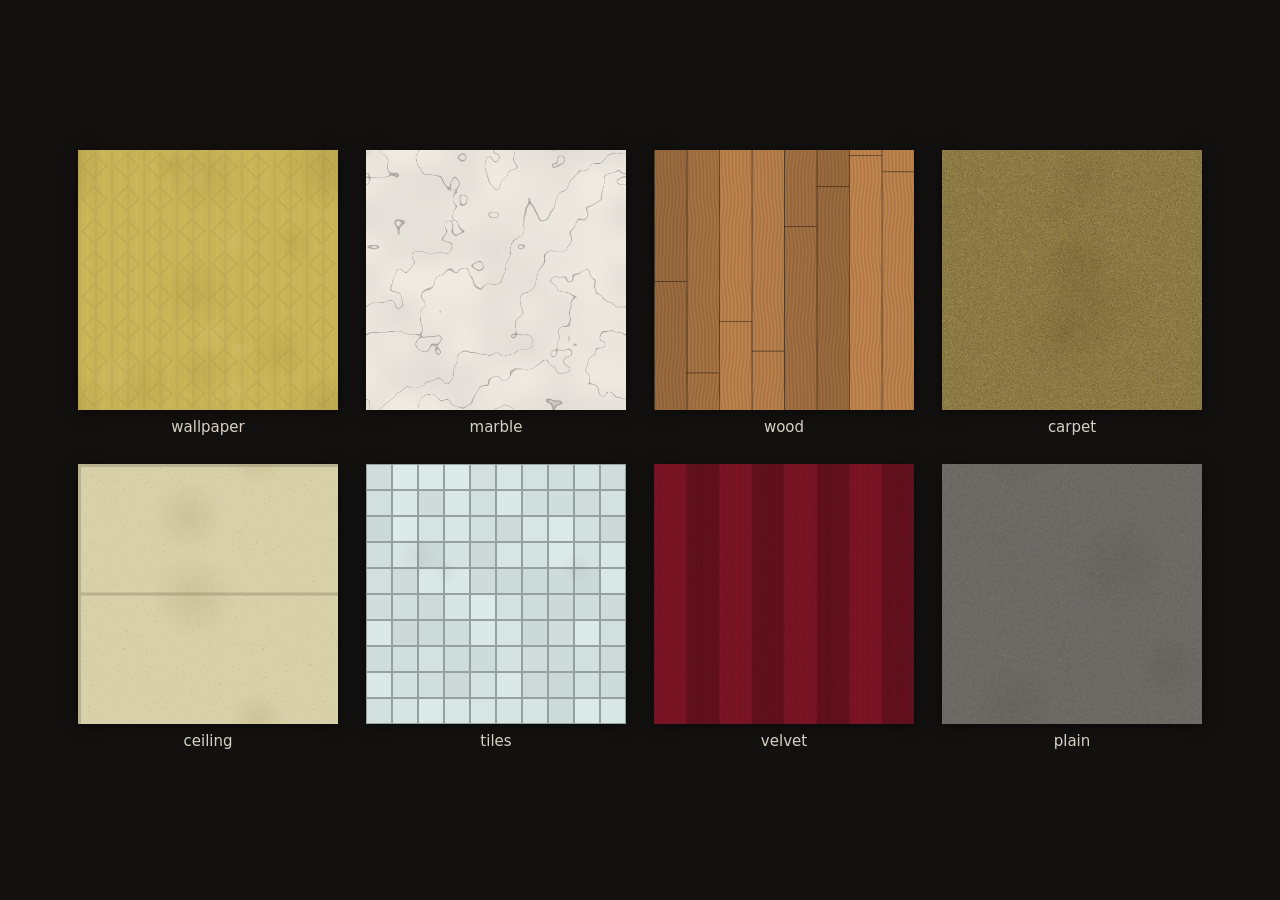
==== textures.html @ d68d5d67 "textures.html: the procedural textures on their own, wallpaper, marble and wood step by step (?show=" ====
<!doctype html>
<html lang="en">
<head>
<meta charset="utf-8">
<meta name="viewport" content="width=device-width, initial-scale=1">
<title>Textures</title>
<!--
    Die Texturen aus engine/textures.js, ohne das Level drumherum.
    textures.html                  alle Texturen
    textures.html?show=marble      Marmor Schritt für Schritt (auch wallpaper, wood)
    textures.html?tile=marble      dieselbe Textur sechsmal nebeneinander: Sieht man die Nähte?
    &edges                         dazu feine Linien, wo eine Wiederholung endet
    &bare                          ohne Beschriftung (für Bilder)
-->
<style>
    body { margin: 0; min-height: 100vh; background: #121110; color: #d8d2c4; font: 15px system-ui, sans-serif; display: flex; align-items: center; justify-content: center; }
    main { display: flex; flex-wrap: wrap; gap: 28px; justify-content: center; padding: 28px; }
    figure { margin: 0; }
    figcaption { margin-top: 8px; text-align: center; }
    canvas { display: block; width: var(--size); height: var(--size); image-rendering: auto; box-shadow: 0 2px 14px rgba(0, 0, 0, 0.5); }
    .tiled { position: relative; }
    .tiled .edges { position: absolute; inset: 0; pointer-events: none; }
    body.bare figcaption { display: none; }
</style>
<script type="importmap">
    { "imports": { "three": "./vendor/three/build/three.module.min.js", "three/addons/": "./vendor/three/addons/" } }
</script>
</head>
<body>
<main id="main"></main>
<script type="module">
import { wallpaperTexture, carpetTexture, ceilingTexture, marbleTexture, woodTexture, tileTexture, velvetTexture, plainTexture } from './engine/textures.js';

const params = new URLSearchParams(location.search);
if (params.has('bare')) document.body.classList.add('bare');
const main = document.getElementById('main');

// jede Textur in einer Farbe, wie sie im Level vorkommt
const textures = {
    wallpaper: { label: 'wallpaper', make: (step) => wallpaperTexture('#c9b458', step),
        steps: ['one colour', 'stripes', 'diamonds', 'stains'] },
    marble: { label: 'marble', make: (step) => marbleTexture(512, 1, step),
        steps: ['noise', 'turbulence: noise in four sizes', 'stripes from a sine', 'the sine bent by the turbulence'] },
    wood: { label: 'wood', make: (step) => woodTexture('#b07a48', step),
        steps: ['boards, each its own tone', 'grain from a sine', 'the grain bent', 'joints'] },
    carpet: { label: 'carpet', make: () => carpetTexture('#8c7a45') },
    ceiling: { label: 'ceiling', make: () => ceilingTexture('#d8d0a8') },
    tiles: { label: 'tiles', make: () => tileTexture('#d6e4e1') },
    velvet: { label: 'velvet', make: () => velvetTexture('#7a1424') },
    plain: { label: 'plain', make: () => plainTexture('#6b6a65') },
};

// ein Bild der Textur, count × count mal nebeneinander
function draw(texture, count, size, edges) {
    const source = texture.image;
    const canvas = document.createElement('canvas');
    const scale = window.devicePixelRatio || 1;
    canvas.width = canvas.height = Math.round(size * scale);
    canvas.style.setProperty('--size', `${size}px`);
    const context = canvas.getContext('2d');
    const per = canvas.width / count;
    for (let j = 0; j < count; j++) for (let i = 0; i < count; i++) context.drawImage(source, i * per, j * per, per, per);
    if (edges) {
        context.strokeStyle = 'rgba(255, 64, 96, 0.9)';
        context.lineWidth = Math.max(1, scale);
        for (let k = 1; k < count; k++) {
            context.beginPath(); context.moveTo(k * per, 0); context.lineTo(k * per, canvas.height); context.stroke();
            context.beginPath(); context.moveTo(0, k * per); context.lineTo(canvas.width, k * per); context.stroke();
        }
    }
    return canvas;
}

function figure(canvas, caption) {
    const element = document.createElement('figure');
    element.append(canvas);
    const text = document.createElement('figcaption');
    text.textContent = caption;
    element.append(text);
    main.append(element);
}

const show = params.get('show'), tile = params.get('tile');
const room = Math.min(window.innerWidth, window.innerHeight * 1.6);
if (show && textures[show]?.steps) {
    const { make, steps } = textures[show];
    const size = Math.floor(Math.min((window.innerWidth - 56 - 28 * (steps.length - 1)) / steps.length, window.innerHeight - 120));
    steps.forEach((caption, i) => figure(draw(make(i + 1), 1, size), `${i + 1}. ${caption}`));
} else if (tile && textures[tile]) {
    const size = Math.floor(Math.min(window.innerWidth - 56, window.innerHeight - 90));
    figure(draw(textures[tile].make(), 3, size, params.has('edges')), `${textures[tile].label}, nine times`);
} else {
    const names = Object.keys(textures);
    const size = Math.floor(Math.min((room - 56 - 28 * 3) / 4, 260));
    for (const name of names) figure(draw(textures[name].make(), 1, size), textures[name].label);
}
</script>
</body>
</html>
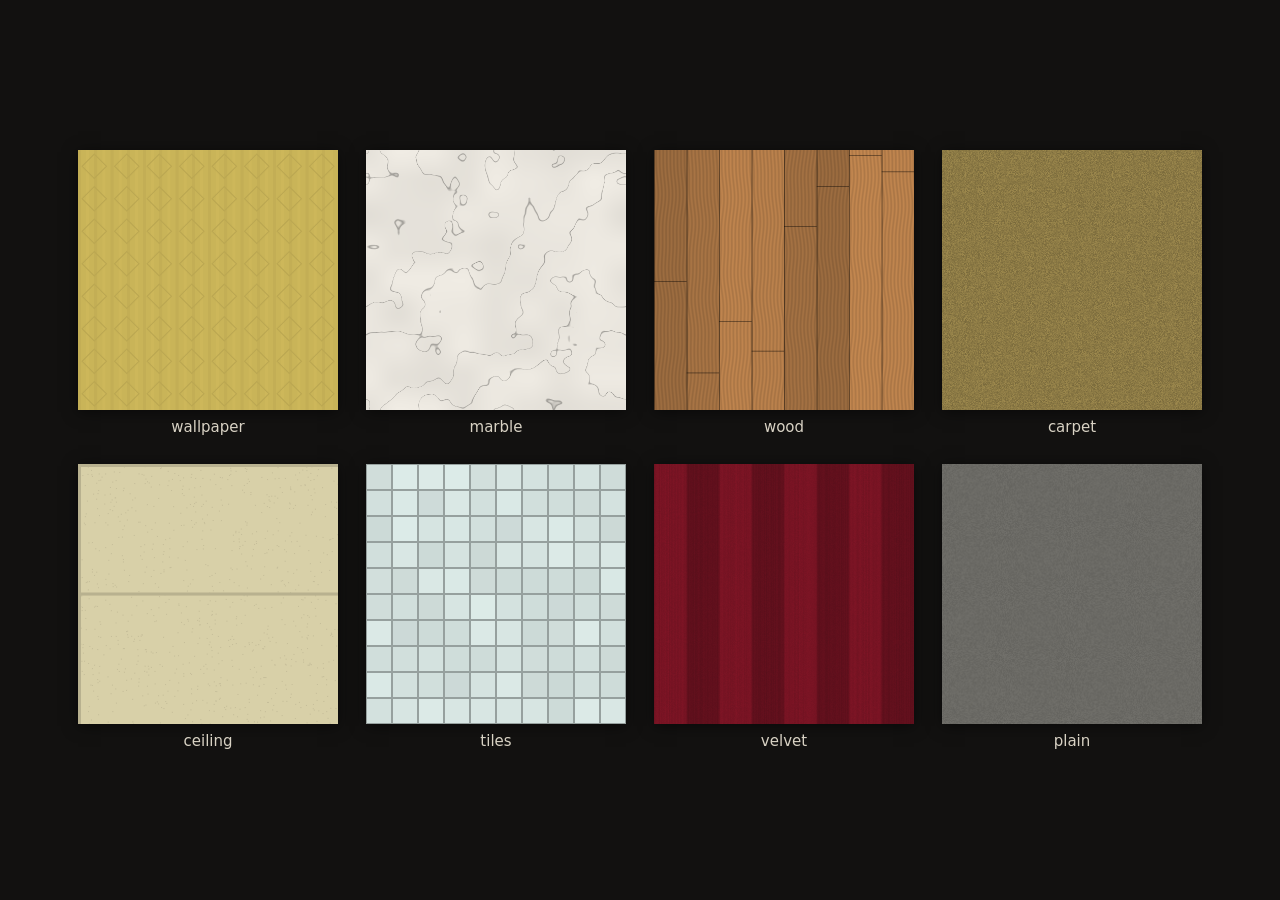
==== commit 8fc3f8b1: "textures.html: the wallpaper in three steps (its stains now come from the shader) Co-Authored-By: Cl" ====
--- a/textures.html
+++ b/textures.html
@@ -38,7 +38,7 @@
 // jede Textur in einer Farbe, wie sie im Level vorkommt
 const textures = {
     wallpaper: { label: 'wallpaper', make: (step) => wallpaperTexture('#c9b458', step),
-        steps: ['one colour', 'stripes', 'diamonds', 'stains'] },
+        steps: ['one colour', 'stripes', 'diamonds'] },
     marble: { label: 'marble', make: (step) => marbleTexture(512, 1, step),
         steps: ['noise', 'turbulence: noise in four sizes', 'stripes from a sine', 'the sine bent by the turbulence'] },
     wood: { label: 'wood', make: (step) => woodTexture('#b07a48', step),
